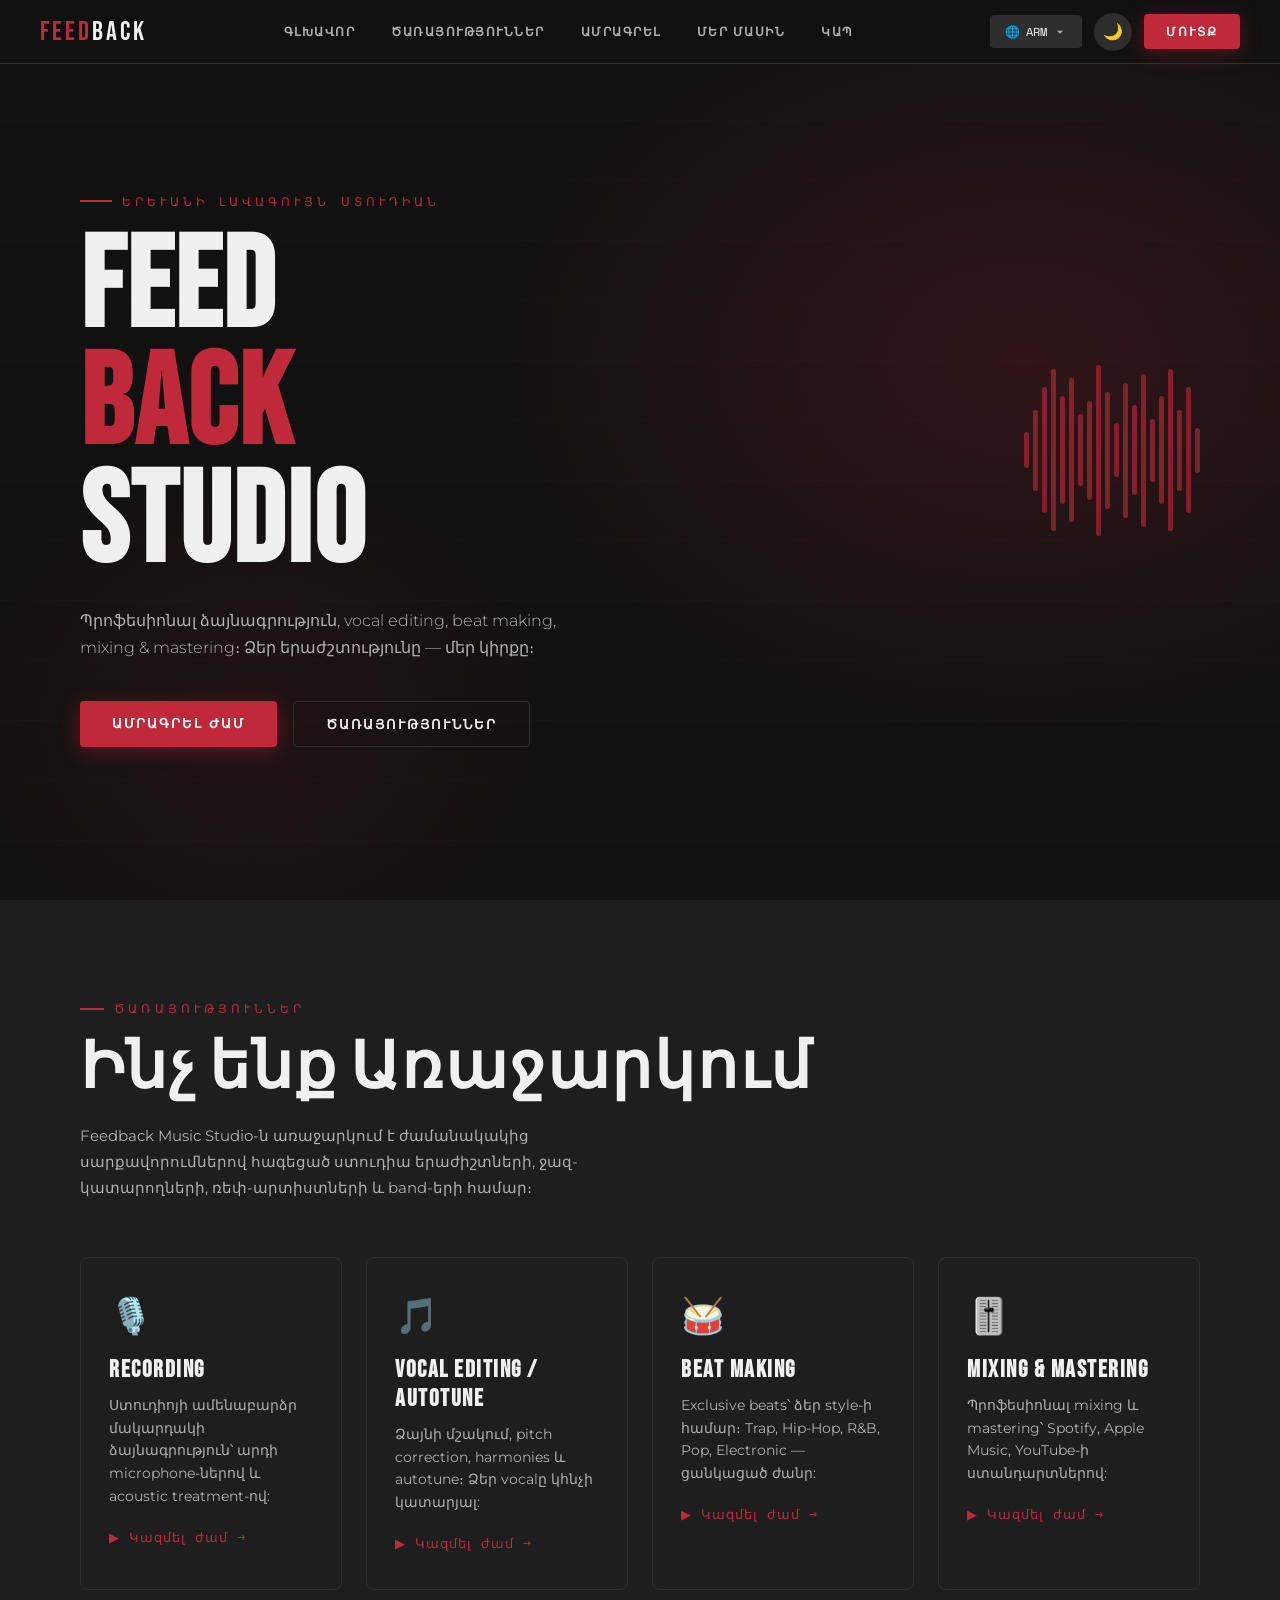
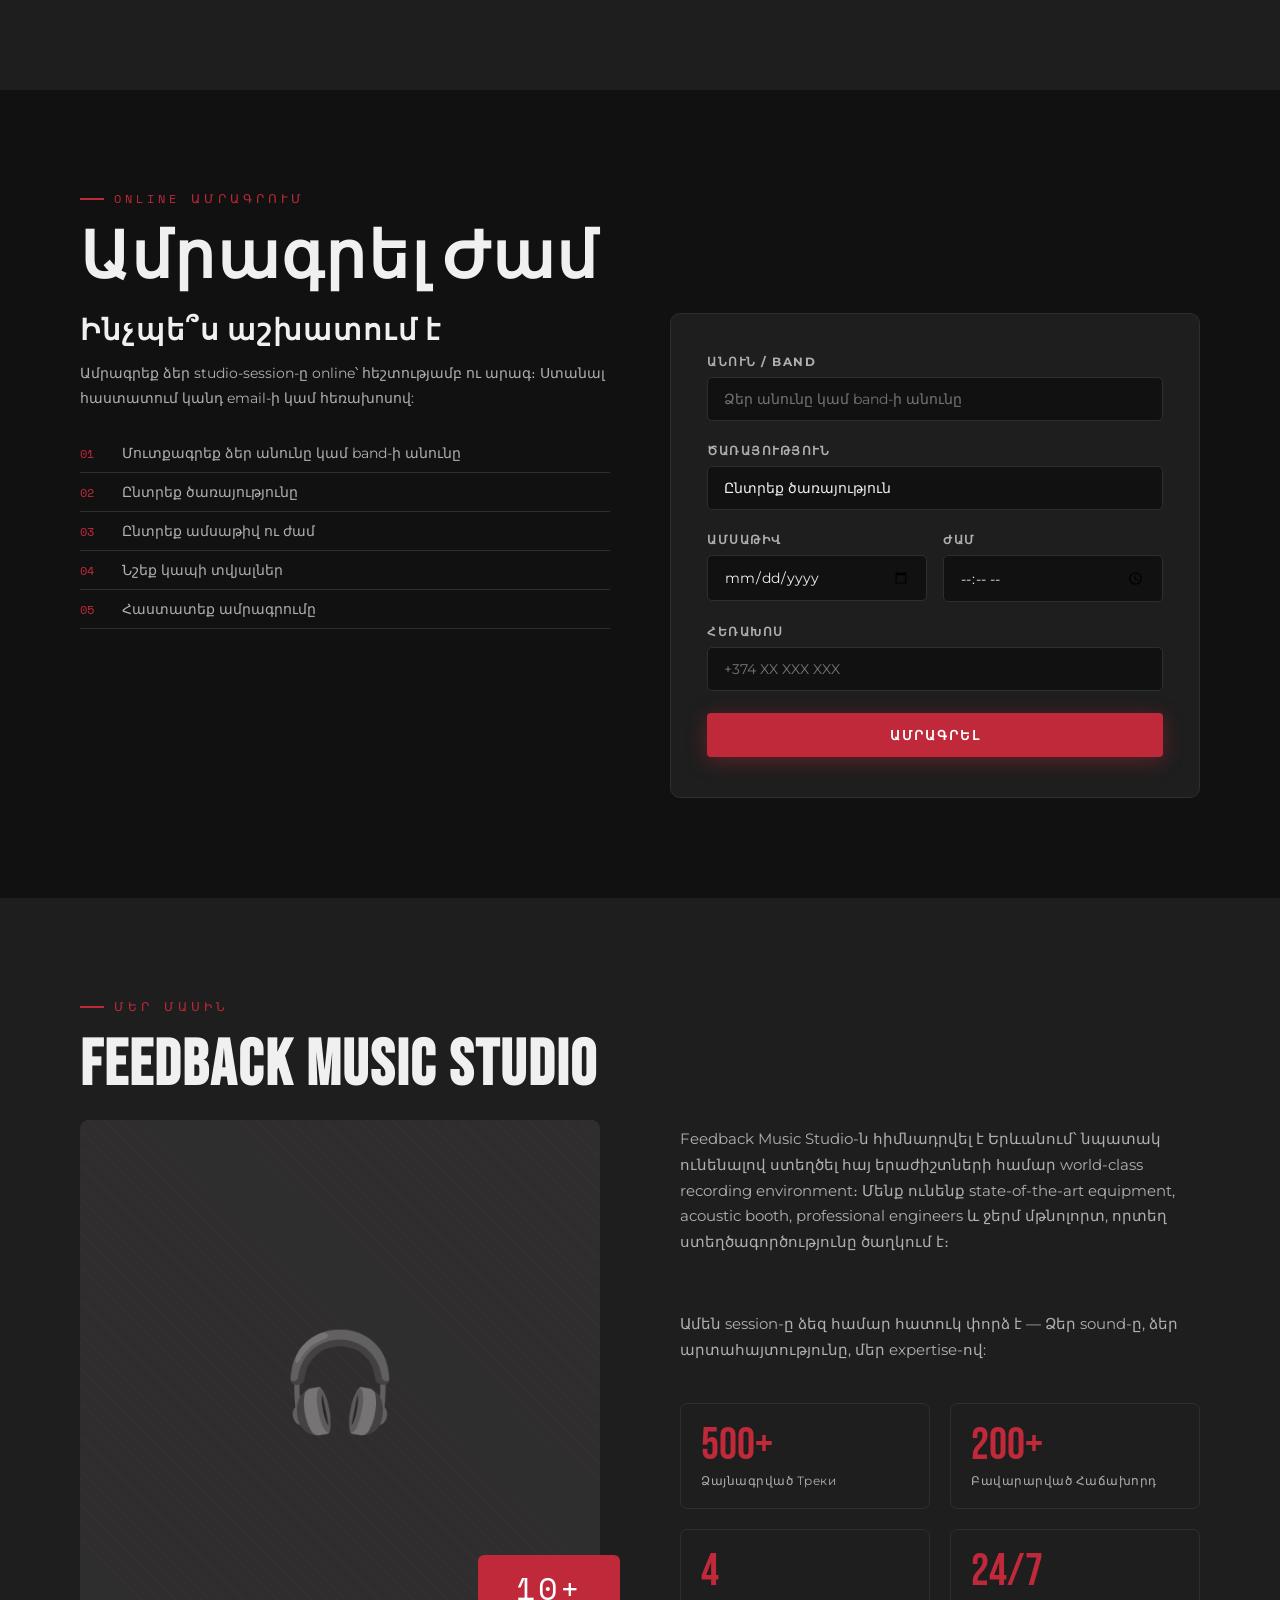
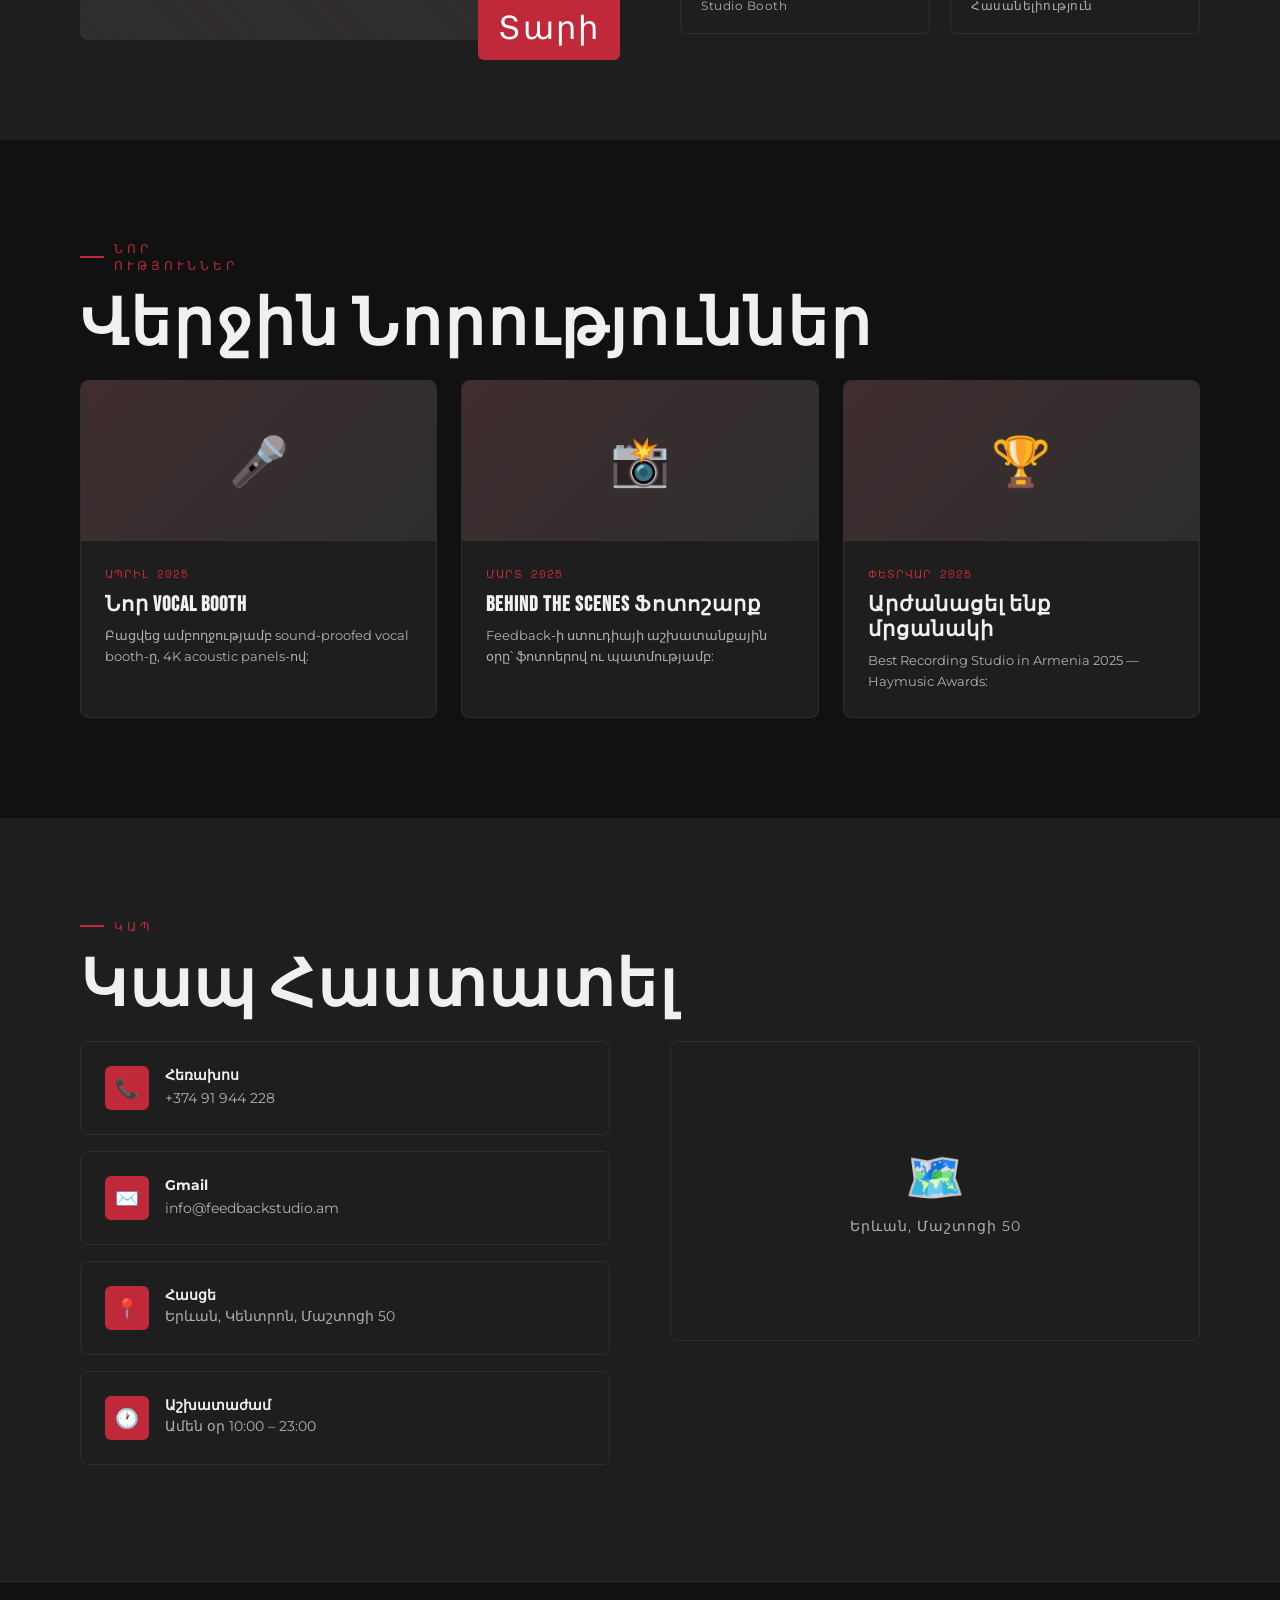
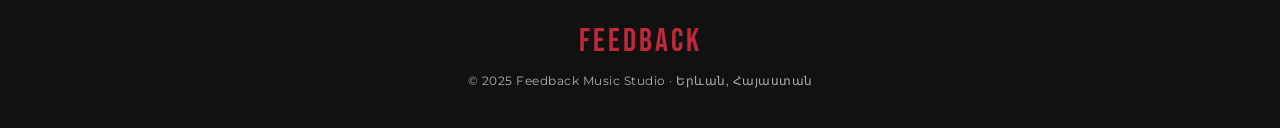
==== index.html @ 9e265faa "Rename feedback.site.html to index.html" ====
<!DOCTYPE html>
<html lang="hy" data-theme="dark">

<head>
    <meta charset="UTF-8" />
    <meta name="viewport" content="width=device-width, initial-scale=1.0" />
    <title>Feedback Music Studio</title>
    <link
        href="https://fonts.googleapis.com/css2?family=Bebas+Neue&family=Montserrat:wght@300;400;600;700&family=Space+Mono&display=swap"
        rel="stylesheet" />
    <style>
        :root {
            --red: #C0293A;
            --dark-red: #8B1A25;
            --black: #111111;
            --near-black: #1E1E1E;
            --charcoal: #2E2E2E;
            --light-gray: #F0F0F0;
            --mid-gray: #B0B0B0;
            --white: #FFFFFF;

            --bg: #111111;
            --bg2: #1E1E1E;
            --bg3: #2E2E2E;
            --text: #F0F0F0;
            --text2: #B0B0B0;
            --card-bg: #1E1E1E;
            --border: #2E2E2E;
            --nav-bg: rgba(17, 17, 17, 0.95);
        }

        [data-theme="light"] {
            --bg: #F5F5F5;
            --bg2: #FFFFFF;
            --bg3: #E8E8E8;
            --text: #111111;
            --text2: #555555;
            --card-bg: #FFFFFF;
            --border: #DDDDDD;
            --nav-bg: rgba(245, 245, 245, 0.95);
        }

        *,
        *::before,
        *::after {
            box-sizing: border-box;
            margin: 0;
            padding: 0;
        }

        html {
            scroll-behavior: smooth;
        }

        body {
            font-family: 'Montserrat', sans-serif;
            background: var(--bg);
            color: var(--text);
            transition: background 0.35s, color 0.35s;
            overflow-x: hidden;
        }

        /* ── NAV ── */
        nav {
            position: fixed;
            top: 0;
            left: 0;
            right: 0;
            z-index: 1000;
            background: var(--nav-bg);
            backdrop-filter: blur(12px);
            border-bottom: 1px solid var(--border);
            display: flex;
            align-items: center;
            justify-content: space-between;
            padding: 0 40px;
            height: 64px;
            transition: background 0.35s;
        }

        .nav-logo {
            font-family: 'Bebas Neue', sans-serif;
            font-size: 1.7rem;
            letter-spacing: 3px;
            color: var(--red);
            text-decoration: none;
        }

        .nav-logo span {
            color: var(--text);
        }

        .nav-links {
            display: flex;
            gap: 8px;
            align-items: center;
        }

        .nav-links a {
            font-size: 0.78rem;
            font-weight: 600;
            letter-spacing: 1.5px;
            text-transform: uppercase;
            text-decoration: none;
            color: var(--text2);
            padding: 6px 14px;
            border-radius: 4px;
            transition: color 0.2s, background 0.2s;
        }

        .nav-links a:hover {
            color: var(--white);
            background: var(--red);
        }

        .nav-right {
            display: flex;
            align-items: center;
            gap: 12px;
        }

        /* language dropdown */
        .lang-wrapper {
            position: relative;
        }

        .lang-btn {
            background: var(--bg3);
            border: 1px solid var(--border);
            color: var(--text);
            font-family: 'Space Mono', monospace;
            font-size: 0.75rem;
            padding: 7px 14px;
            border-radius: 4px;
            cursor: pointer;
            transition: background 0.2s;
            display: flex;
            align-items: center;
            gap: 6px;
        }

        .lang-btn:hover {
            background: var(--charcoal);
        }

        .lang-btn svg {
            width: 14px;
            height: 14px;
            fill: var(--text2);
            transition: transform 0.2s;
        }

        .lang-btn.open svg {
            transform: rotate(180deg);
        }

        .lang-popup {
            display: none;
            position: absolute;
            top: calc(100% + 8px);
            right: 0;
            background: var(--card-bg);
            border: 1px solid var(--border);
            border-radius: 8px;
            overflow: hidden;
            box-shadow: 0 12px 40px rgba(0, 0, 0, 0.5);
            min-width: 140px;
            animation: popIn 0.18s ease;
        }

        .lang-popup.open {
            display: block;
        }

        @keyframes popIn {
            from {
                opacity: 0;
                transform: translateY(-6px) scale(0.97);
            }

            to {
                opacity: 1;
                transform: translateY(0) scale(1);
            }
        }

        .lang-popup button {
            width: 100%;
            padding: 12px 20px;
            background: none;
            border: none;
            color: var(--text);
            font-family: 'Montserrat', sans-serif;
            font-size: 0.85rem;
            font-weight: 600;
            text-align: left;
            cursor: pointer;
            transition: background 0.15s;
            display: flex;
            align-items: center;
            gap: 10px;
        }

        .lang-popup button:hover {
            background: var(--red);
            color: #fff;
        }

        .lang-flag {
            font-size: 1.1rem;
        }

        /* theme toggle */
        .theme-toggle {
            background: var(--bg3);
            border: 1px solid var(--border);
            color: var(--text);
            width: 38px;
            height: 38px;
            border-radius: 50%;
            cursor: pointer;
            font-size: 1rem;
            display: flex;
            align-items: center;
            justify-content: center;
            transition: background 0.2s, transform 0.3s;
        }

        .theme-toggle:hover {
            background: var(--red);
            transform: rotate(20deg);
        }

        /* ── HERO ── */
        #home {
            min-height: 100vh;
            display: flex;
            flex-direction: column;
            justify-content: center;
            align-items: flex-start;
            padding: 120px 80px 80px;
            position: relative;
            overflow: hidden;
        }

        .hero-bg {
            position: absolute;
            inset: 0;
            z-index: 0;
            background:
                radial-gradient(ellipse 60% 60% at 80% 40%, rgba(192, 41, 58, 0.18) 0%, transparent 70%),
                radial-gradient(ellipse 40% 50% at 20% 80%, rgba(139, 26, 37, 0.12) 0%, transparent 60%);
        }

        .hero-lines {
            position: absolute;
            inset: 0;
            z-index: 0;
            background-image: repeating-linear-gradient(0deg, transparent, transparent 59px, rgba(192, 41, 58, 0.07) 60px);
        }

        .hero-content {
            position: relative;
            z-index: 1;
            max-width: 700px;
        }

        .hero-tag {
            font-family: 'Space Mono', monospace;
            font-size: 0.72rem;
            letter-spacing: 4px;
            color: var(--red);
            text-transform: uppercase;
            margin-bottom: 20px;
            display: flex;
            align-items: center;
            gap: 10px;
        }

        .hero-tag::before {
            content: '';
            display: block;
            width: 32px;
            height: 2px;
            background: var(--red);
        }

        h1 {
            font-family: 'Bebas Neue', sans-serif;
            font-size: clamp(4rem, 10vw, 9rem);
            line-height: 0.92;
            letter-spacing: 2px;
            color: var(--text);
        }

        h1 .accent {
            color: var(--red);
        }

        .hero-sub {
            margin-top: 24px;
            font-size: 1rem;
            color: var(--text2);
            font-weight: 300;
            line-height: 1.7;
            max-width: 480px;
        }

        .hero-cta {
            margin-top: 40px;
            display: flex;
            gap: 16px;
            flex-wrap: wrap;
        }

        .btn-primary {
            background: var(--red);
            color: #fff;
            font-family: 'Montserrat', sans-serif;
            font-weight: 700;
            font-size: 0.82rem;
            letter-spacing: 2px;
            text-transform: uppercase;
            padding: 14px 32px;
            border-radius: 4px;
            border: none;
            cursor: pointer;
            text-decoration: none;
            transition: background 0.2s, transform 0.15s, box-shadow 0.2s;
            box-shadow: 0 4px 20px rgba(192, 41, 58, 0.4);
            display: inline-block;
        }

        .btn-primary:hover {
            background: var(--dark-red);
            transform: translateY(-2px);
            box-shadow: 0 8px 28px rgba(192, 41, 58, 0.55);
        }

        .btn-outline {
            background: transparent;
            color: var(--text);
            font-family: 'Montserrat', sans-serif;
            font-weight: 700;
            font-size: 0.82rem;
            letter-spacing: 2px;
            text-transform: uppercase;
            padding: 14px 32px;
            border-radius: 4px;
            border: 1px solid var(--border);
            cursor: pointer;
            text-decoration: none;
            transition: border-color 0.2s, color 0.2s;
            display: inline-block;
        }

        .btn-outline:hover {
            border-color: var(--red);
            color: var(--red);
        }

        /* waveform deco */
        .waveform {
            position: absolute;
            right: 80px;
            top: 50%;
            transform: translateY(-50%);
            z-index: 1;
            display: flex;
            align-items: center;
            gap: 4px;
            height: 180px;
        }

        .waveform span {
            display: block;
            width: 5px;
            border-radius: 3px;
            background: var(--red);
            opacity: 0.6;
            animation: wave 1.2s ease-in-out infinite alternate;
        }

        @keyframes wave {
            from {
                height: 10%;
            }

            to {
                height: 100%;
            }
        }

        /* ── SECTIONS ── */
        section {
            padding: 100px 80px;
        }

        .section-tag {
            font-family: 'Space Mono', monospace;
            font-size: 0.72rem;
            letter-spacing: 4px;
            color: var(--red);
            text-transform: uppercase;
            margin-bottom: 12px;
            display: flex;
            align-items: center;
            gap: 10px;
        }

        .section-tag::before {
            content: '';
            display: block;
            width: 24px;
            height: 2px;
            background: var(--red);
        }

        h2 {
            font-family: 'Bebas Neue', sans-serif;
            font-size: clamp(2.5rem, 5vw, 4rem);
            letter-spacing: 2px;
            color: var(--text);
            margin-bottom: 16px;
        }

        .section-desc {
            color: var(--text2);
            font-size: 0.95rem;
            line-height: 1.7;
            max-width: 560px;
            margin-bottom: 56px;
        }

        /* ── SERVICES ── */
        #service {
            background: var(--bg2);
        }

        .services-grid {
            display: grid;
            grid-template-columns: repeat(auto-fit, minmax(240px, 1fr));
            gap: 24px;
        }

        .service-card {
            background: var(--card-bg);
            border: 1px solid var(--border);
            border-radius: 8px;
            padding: 36px 28px;
            position: relative;
            overflow: hidden;
            transition: transform 0.25s, box-shadow 0.25s, border-color 0.25s;
            cursor: default;
        }

        .service-card::before {
            content: '';
            position: absolute;
            top: 0;
            left: 0;
            right: 0;
            height: 3px;
            background: var(--red);
            transform: scaleX(0);
            transform-origin: left;
            transition: transform 0.3s;
        }

        .service-card:hover {
            transform: translateY(-6px);
            border-color: var(--red);
            box-shadow: 0 16px 48px rgba(192, 41, 58, 0.18);
        }

        .service-card:hover::before {
            transform: scaleX(1);
        }

        .service-icon {
            font-size: 2.2rem;
            margin-bottom: 18px;
        }

        .service-card h3 {
            font-family: 'Bebas Neue', sans-serif;
            font-size: 1.5rem;
            letter-spacing: 1.5px;
            color: var(--text);
            margin-bottom: 10px;
        }

        .service-card p {
            color: var(--text2);
            font-size: 0.87rem;
            line-height: 1.65;
        }

        .service-price {
            margin-top: 20px;
            font-family: 'Space Mono', monospace;
            font-size: 0.8rem;
            color: var(--red);
            letter-spacing: 1px;
        }

        /* ── RESERVE ── */
        #reserve {
            background: var(--bg);
        }

        .reserve-wrapper {
            display: grid;
            grid-template-columns: 1fr 1fr;
            gap: 60px;
            align-items: start;
        }

        .reserve-info h3 {
            font-family: 'Bebas Neue', sans-serif;
            font-size: 1.8rem;
            letter-spacing: 2px;
            color: var(--text);
            margin-bottom: 12px;
        }

        .reserve-info p {
            color: var(--text2);
            font-size: 0.9rem;
            line-height: 1.7;
            margin-bottom: 24px;
        }

        .reserve-steps {
            list-style: none;
            counter-reset: steps;
        }

        .reserve-steps li {
            counter-increment: steps;
            display: flex;
            align-items: center;
            gap: 14px;
            color: var(--text2);
            font-size: 0.88rem;
            padding: 10px 0;
            border-bottom: 1px solid var(--border);
        }

        .reserve-steps li::before {
            content: counter(steps, decimal-leading-zero);
            font-family: 'Space Mono', monospace;
            font-size: 0.75rem;
            color: var(--red);
            min-width: 28px;
        }

        .reserve-form {
            background: var(--card-bg);
            border: 1px solid var(--border);
            border-radius: 10px;
            padding: 40px 36px;
        }

        .form-group {
            margin-bottom: 22px;
        }

        .form-group label {
            display: block;
            font-size: 0.75rem;
            font-weight: 700;
            letter-spacing: 1.5px;
            text-transform: uppercase;
            color: var(--text2);
            margin-bottom: 8px;
        }

        .form-group input,
        .form-group select,
        .form-group textarea {
            width: 100%;
            background: var(--bg);
            border: 1px solid var(--border);
            border-radius: 5px;
            color: var(--text);
            font-family: 'Montserrat', sans-serif;
            font-size: 0.88rem;
            padding: 12px 16px;
            transition: border-color 0.2s, box-shadow 0.2s;
            outline: none;
            appearance: none;
        }

        .form-group input:focus,
        .form-group select:focus,
        .form-group textarea:focus {
            border-color: var(--red);
            box-shadow: 0 0 0 3px rgba(192, 41, 58, 0.15);
        }

        .form-group select option {
            background: var(--bg);
        }

        .form-row {
            display: grid;
            grid-template-columns: 1fr 1fr;
            gap: 16px;
        }

        .form-success {
            display: none;
            text-align: center;
            padding: 30px;
            color: #4caf50;
            font-family: 'Bebas Neue', sans-serif;
            font-size: 1.4rem;
            letter-spacing: 2px;
        }

        .form-success .icon {
            font-size: 3rem;
            margin-bottom: 12px;
        }

        /* ── ABOUT ── */
        #about {
            background: var(--bg2);
        }

        .about-wrapper {
            display: grid;
            grid-template-columns: 1fr 1fr;
            gap: 80px;
            align-items: center;
        }

        .about-visual {
            position: relative;
            aspect-ratio: 1/1;
        }

        .about-box {
            width: 100%;
            height: 100%;
            background: var(--bg3);
            border-radius: 8px;
            overflow: hidden;
            border: 1px solid var(--border);
            display: flex;
            align-items: center;
            justify-content: center;
            font-size: 6rem;
            color: var(--red);
            position: relative;
        }

        .about-box::after {
            content: '';
            position: absolute;
            inset: 0;
            background: repeating-linear-gradient(45deg, transparent, transparent 10px,
                    rgba(192, 41, 58, 0.05) 10px, rgba(192, 41, 58, 0.05) 12px);
        }

        .about-badge {
            position: absolute;
            bottom: -20px;
            right: -20px;
            background: var(--red);
            color: #fff;
            font-family: 'Bebas Neue', sans-serif;
            font-size: 1rem;
            letter-spacing: 2px;
            padding: 14px 20px;
            border-radius: 6px;
            text-align: center;
            line-height: 1.2;
        }

        .about-badge span {
            font-family: 'Space Mono', monospace;
            font-size: 2rem;
            display: block;
        }

        .about-stats {
            display: grid;
            grid-template-columns: 1fr 1fr;
            gap: 20px;
            margin-top: 40px;
        }

        .stat-item {
            background: var(--card-bg);
            border: 1px solid var(--border);
            border-radius: 7px;
            padding: 20px;
        }

        .stat-num {
            font-family: 'Bebas Neue', sans-serif;
            font-size: 2.8rem;
            color: var(--red);
            line-height: 1;
        }

        .stat-label {
            font-size: 0.78rem;
            color: var(--text2);
            margin-top: 4px;
            letter-spacing: 0.5px;
        }

        /* ── NEWS ── */
        #news {
            background: var(--bg);
        }

        .news-grid {
            display: grid;
            grid-template-columns: repeat(auto-fit, minmax(280px, 1fr));
            gap: 24px;
        }

        .news-card {
            background: var(--card-bg);
            border: 1px solid var(--border);
            border-radius: 8px;
            overflow: hidden;
            transition: transform 0.25s, border-color 0.25s;
        }

        .news-card:hover {
            transform: translateY(-5px);
            border-color: var(--red);
        }

        .news-thumb {
            height: 160px;
            background: var(--bg3);
            display: flex;
            align-items: center;
            justify-content: center;
            font-size: 3rem;
            color: var(--red);
            position: relative;
            overflow: hidden;
        }

        .news-thumb::after {
            content: '';
            position: absolute;
            inset: 0;
            background: linear-gradient(135deg, rgba(192, 41, 58, 0.12), transparent);
        }

        .news-body {
            padding: 24px;
        }

        .news-date {
            font-family: 'Space Mono', monospace;
            font-size: 0.7rem;
            color: var(--red);
            letter-spacing: 1px;
            margin-bottom: 10px;
        }

        .news-card h4 {
            font-family: 'Bebas Neue', sans-serif;
            font-size: 1.3rem;
            letter-spacing: 1px;
            color: var(--text);
            margin-bottom: 8px;
        }

        .news-card p {
            font-size: 0.83rem;
            color: var(--text2);
            line-height: 1.6;
        }

        /* ── HELP / CONTACT ── */
        #help {
            background: var(--bg2);
        }

        .help-wrapper {
            display: grid;
            grid-template-columns: 1fr 1fr;
            gap: 60px;
        }

        .contact-item {
            display: flex;
            align-items: flex-start;
            gap: 16px;
            padding: 24px;
            background: var(--card-bg);
            border: 1px solid var(--border);
            border-radius: 8px;
            margin-bottom: 16px;
            transition: border-color 0.2s;
        }

        .contact-item:hover {
            border-color: var(--red);
        }

        .contact-icon {
            width: 44px;
            height: 44px;
            background: var(--red);
            border-radius: 6px;
            display: flex;
            align-items: center;
            justify-content: center;
            font-size: 1.2rem;
            flex-shrink: 0;
        }

        .contact-text h4 {
            font-weight: 700;
            font-size: 0.9rem;
            color: var(--text);
            margin-bottom: 4px;
        }

        .contact-text p,
        .contact-text a {
            font-size: 0.85rem;
            color: var(--text2);
            text-decoration: none;
        }

        .contact-text a:hover {
            color: var(--red);
        }

        .map-placeholder {
            background: var(--card-bg);
            border: 1px solid var(--border);
            border-radius: 8px;
            height: 300px;
            display: flex;
            align-items: center;
            justify-content: center;
            color: var(--text2);
            font-size: 0.85rem;
            letter-spacing: 1px;
            flex-direction: column;
            gap: 12px;
        }

        .map-placeholder .icon {
            font-size: 3rem;
        }

        /* ── LOGIN MODAL ── */
        .modal-overlay {
            display: none;
            position: fixed;
            inset: 0;
            z-index: 2000;
            background: rgba(0, 0, 0, 0.75);
            backdrop-filter: blur(6px);
            align-items: center;
            justify-content: center;
        }

        .modal-overlay.open {
            display: flex;
        }

        .modal {
            background: var(--card-bg);
            border: 1px solid var(--border);
            border-radius: 12px;
            padding: 48px 40px;
            width: 100%;
            max-width: 420px;
            position: relative;
            animation: modalIn 0.25s ease;
        }

        @keyframes modalIn {
            from {
                opacity: 0;
                transform: scale(0.94) translateY(16px);
            }

            to {
                opacity: 1;
                transform: scale(1) translateY(0);
            }
        }

        .modal-close {
            position: absolute;
            top: 16px;
            right: 20px;
            background: none;
            border: none;
            color: var(--text2);
            font-size: 1.4rem;
            cursor: pointer;
            line-height: 1;
        }

        .modal-close:hover {
            color: var(--red);
        }

        .modal h3 {
            font-family: 'Bebas Neue', sans-serif;
            font-size: 2rem;
            letter-spacing: 2px;
            color: var(--text);
            margin-bottom: 30px;
        }

        /* ── FOOTER ── */
        footer {
            background: var(--black);
            border-top: 1px solid var(--border);
            padding: 40px 80px;
            text-align: center;
        }

        .footer-logo {
            font-family: 'Bebas Neue', sans-serif;
            font-size: 2rem;
            letter-spacing: 3px;
            color: var(--red);
            margin-bottom: 12px;
        }

        footer p {
            font-size: 0.78rem;
            color: var(--text2);
            letter-spacing: 0.5px;
        }

        /* ── SCROLLBAR ── */
        ::-webkit-scrollbar {
            width: 6px;
        }

        ::-webkit-scrollbar-track {
            background: var(--bg);
        }

        ::-webkit-scrollbar-thumb {
            background: var(--red);
            border-radius: 3px;
        }

        /* ── MOBILE ── */
        @media (max-width: 900px) {
            nav {
                padding: 0 20px;
            }

            .nav-links {
                display: none;
            }

            #home {
                padding: 120px 30px 80px;
            }

            .waveform {
                display: none;
            }

            section {
                padding: 70px 24px;
            }

            .reserve-wrapper,
            .about-wrapper,
            .help-wrapper {
                grid-template-columns: 1fr;
                gap: 40px;
            }

            .about-badge {
                right: 0;
            }

            footer {
                padding: 40px 24px;
            }
        }

        /* animate on scroll helper */
        .reveal {
            opacity: 0;
            transform: translateY(30px);
            transition: opacity 0.6s ease, transform 0.6s ease;
        }

        .reveal.visible {
            opacity: 1;
            transform: none;
        }
    </style>
</head>

<body>

    <!-- ════════════════════ NAV ════════════════════ -->
    <nav>
        <a href="#home" class="nav-logo">FEED<span>BACK</span></a>

        <div class="nav-links">
            <a href="#home" data-t="nav_home">Գլխավոր</a>
            <a href="#service" data-t="nav_service">Ծառայություններ</a>
            <a href="#reserve" data-t="nav_reserve">Ամրագրել</a>
            <a href="#about" data-t="nav_about">Մեր մասին</a>
            <a href="#help" data-t="nav_help">Կապ</a>
        </div>

        <div class="nav-right">
            <!-- Language -->
            <div class="lang-wrapper">
                <button class="lang-btn" id="langBtn" onclick="toggleLang()">
                    🌐 <span id="langLabel">ARM</span>
                    <svg viewBox="0 0 24 24">
                        <path d="M7 10l5 5 5-5z" />
                    </svg>
                </button>
                <div class="lang-popup" id="langPopup">
                    <button onclick="setLang('hy')"><span class="lang-flag">🇦rm</span> Հայերեն</button>
                    <button onclick="setLang('ru')"><span class="lang-flag">Rus</span> Русский</button>
                    <button onclick="setLang('en')"><span class="lang-flag">Eng</span> English</button>
                </div>
            </div>

            <!-- Theme toggle -->
            <button class="theme-toggle" onclick="toggleTheme()" title="Toggle theme" id="themeBtn">🌙</button>

            <!-- Login -->
            <button class="btn-primary" onclick="openLogin()" data-t="login_btn"
                style="padding:10px 22px;font-size:0.75rem">
                Մուտք
            </button>
        </div>
    </nav>

    <!-- ════════════════════ HERO ════════════════════ -->
    <section id="home">
        <div class="hero-bg"></div>
        <div class="hero-lines"></div>
        <div class="hero-content reveal">
            <div class="hero-tag" data-t="hero_tag">Երևանի Լավագույն Ստուդիան</div>
            <h1>FEED<br><span class="accent">BACK</span><br>STUDIO</h1>
            <p class="hero-sub" data-t="hero_sub">
                Պրոֆեսիոնալ ձայնագրություն, vocal editing, beat making, mixing & mastering։
                Ձեր երաժշտությունը — մեր կիրքը։
            </p>
            <div class="hero-cta">
                <a href="#reserve" class="btn-primary" data-t="cta_reserve">Ամրագրել ժամ</a>
                <a href="#service" class="btn-outline" data-t="cta_services">Ծառայություններ</a>
            </div>
        </div>

        <!-- Animated waveform decoration -->
        <div class="waveform" aria-hidden="true" id="waveformDeco"></div>
    </section>

    <!-- ════════════════════ SERVICES ════════════════════ -->
    <section id="service">
        <div class="section-tag" data-t="sec_service_tag">Ծառայություններ</div>
        <h2 data-t="sec_service_title">Ինչ ենք Առաջարկում</h2>
        <p class="section-desc reveal" data-t="sec_service_desc">
            Feedback Music Studio-ն առաջարկում է ժամանակակից սարքավորումներով հագեցած ստուդիա
            երաժիշտների, ջազ-կատարողների, ռեփ-արտիստների և band-երի համար։
        </p>
        <div class="services-grid">
            <div class="service-card reveal">
                <div class="service-icon">🎙️</div>
                <h3 data-t="srv1_title">Recording</h3>
                <p data-t="srv1_desc">Ստուդիոյի ամենաբարձր մակարդակի ձայնագրություն՝ արդի microphone-ներով և acoustic
                    treatment-ով:</p>
                <div class="service-price" data-t="srv1_price">▶ Կազմել ժամ &rarr;</div>
            </div>
            <div class="service-card reveal">
                <div class="service-icon">🎵</div>
                <h3 data-t="srv2_title">Vocal Editing / Autotune</h3>
                <p data-t="srv2_desc">Ձայնի մշակում, pitch correction, harmonies և autotune։ Ձեր vocalը կհնչի կատարյալ:
                </p>
                <div class="service-price" data-t="srv2_price">▶ Կազմել ժամ &rarr;</div>
            </div>
            <div class="service-card reveal">
                <div class="service-icon">🥁</div>
                <h3 data-t="srv3_title">Beat Making</h3>
                <p data-t="srv3_desc">Exclusive beats՝ ձեր style-ի համար։ Trap, Hip-Hop, R&B, Pop, Electronic — ցանկացած
                    ժանր:</p>
                <div class="service-price" data-t="srv3_price">▶ Կազմել ժամ &rarr;</div>
            </div>
            <div class="service-card reveal">
                <div class="service-icon">🎚️</div>
                <h3 data-t="srv4_title">Mixing & Mastering</h3>
                <p data-t="srv4_desc">Պրոֆեսիոնալ mixing և mastering՝ Spotify, Apple Music, YouTube-ի ստանդարտներով:</p>
                <div class="service-price" data-t="srv4_price">▶ Կազմել ժամ &rarr;</div>
            </div>
        </div>
    </section>

    <!-- ════════════════════ RESERVE ════════════════════ -->
    <section id="reserve">
        <div class="section-tag" data-t="sec_reserve_tag">Online Ամրագրում</div>
        <h2 data-t="sec_reserve_title">Ամրագրել Ժամ</h2>
        <div class="reserve-wrapper">
            <div class="reserve-info reveal">
                <h3 data-t="res_info_title">Ինչպե՞ս աշխատում է</h3>
                <p data-t="res_info_desc">Ամրագրեք ձեր studio-session-ը online՝ հեշտությամբ ու արագ։ Ստանալ հաստատում
                    կանդ email-ի կամ հեռախոսով:</p>
                <ul class="reserve-steps">
                    <li data-t="step1">Մուտքագրեք ձեր անունը կամ band-ի անունը</li>
                    <li data-t="step2">Ընտրեք ծառայությունը</li>
                    <li data-t="step3">Ընտրեք ամսաթիվ ու ժամ</li>
                    <li data-t="step4">Նշեք կապի տվյալներ</li>
                    <li data-t="step5">Հաստատեք ամրագրումը</li>
                </ul>
            </div>

            <div class="reserve-form reveal" id="reserveForm">
                <div class="form-group">
                    <label data-t="f_name_label">Անուն / Band</label>
                    <input type="text" id="f_name" data-t-ph="f_name_ph" placeholder="Ձեր անունը կամ band-ի անունը" />
                </div>
                <div class="form-group">
                    <label data-t="f_service_label">Ծառայություն</label>
                    <select id="f_service">
                        <option value="" data-t="f_service_ph">Ընտրեք ծառայություն</option>
                        <option value="recording" data-t="f_srv_rec">Recording</option>
                        <option value="vocal" data-t="f_srv_voc">Vocal Editing / Autotune</option>
                        <option value="beat" data-t="f_srv_beat">Beat Making</option>
                        <option value="mix" data-t="f_srv_mix">Mixing & Mastering</option>
                    </select>
                </div>
                <div class="form-row">
                    <div class="form-group">
                        <label data-t="f_date_label">Ամսաթիվ</label>
                        <input type="date" id="f_date" />
                    </div>
                    <div class="form-group">
                        <label data-t="f_time_label">Ժամ</label>
                        <input type="time" id="f_time" />
                    </div>
                </div>
                <div class="form-group">
                    <label data-t="f_phone_label">Հեռախոս</label>
                    <input type="tel" id="f_phone" data-t-ph="f_phone_ph" placeholder="+374 XX XXX XXX" />
                </div>
                <button class="btn-primary" onclick="submitReservation()" style="width:100%" data-t="f_submit">
                    Ամրագրել
                </button>
                <div class="form-success" id="formSuccess">
                    <div class="icon">✅</div>
                    <div data-t="form_ok">Ամրագրումը հաջողությամբ կատարվեց!</div>
                </div>
            </div>
        </div>
    </section>

    <!-- ════════════════════ ABOUT ════════════════════ -->
    <section id="about">
        <div class="section-tag" data-t="sec_about_tag">Մեր Մասին</div>
        <h2 data-t="sec_about_title">Feedback Music Studio</h2>
        <div class="about-wrapper">
            <div class="about-visual reveal">
                <div class="about-box">🎧</div>
                <div class="about-badge">
                    <span>10+</span>
                    <span data-t="badge_years">Տարի</span>
                </div>
            </div>
            <div class="reveal">
                <p class="section-desc" data-t="about_desc">
                    Feedback Music Studio-ն հիմնադրվել է Երևանում՝ նպատակ ունենալով ստեղծել
                    հայ երաժիշտների համար world-class recording environment։
                    Մենք ունենք state-of-the-art equipment, acoustic booth, professional engineers
                    և ջերմ մթնոլորտ, որտեղ ստեղծագործությունը ծաղկում է։
                </p>
                <p class="section-desc" style="margin-bottom:0" data-t="about_desc2">
                    Ամեն session-ը ձեզ համար հատուկ փորձ է — Ձեր sound-ը, ձեր արտահայտությունը, մեր expertise-ով:
                </p>
                <div class="about-stats">
                    <div class="stat-item reveal">
                        <div class="stat-num">500+</div>
                        <div class="stat-label" data-t="stat1">Ձայնագրված Треки</div>
                    </div>
                    <div class="stat-item reveal">
                        <div class="stat-num">200+</div>
                        <div class="stat-label" data-t="stat2">Բավարարված Հաճախորդ</div>
                    </div>
                    <div class="stat-item reveal">
                        <div class="stat-num">4</div>
                        <div class="stat-label" data-t="stat3">Studio Booth</div>
                    </div>
                    <div class="stat-item reveal">
                        <div class="stat-num">24/7</div>
                        <div class="stat-label" data-t="stat4">Հասանելիություն</div>
                    </div>
                </div>
            </div>
        </div>
    </section>

    <!-- ════════════════════ NEWS ════════════════════ -->
    <section id="news" style="background:var(--bg)">
        <div class="section-tag" data-t="sec_news_tag">Նոր<br>ություններ</div>
        <h2 data-t="sec_news_title">Վերջին Նորություններ</h2>
        <div class="news-grid">
            <div class="news-card reveal">
                <div class="news-thumb">🎤</div>
                <div class="news-body">
                    <div class="news-date">ԱՊՐԻԼ 2025</div>
                    <h4 data-t="news1_title">Նոր Vocal Booth</h4>
                    <p data-t="news1_desc">Բացվեց ամբողջությամբ sound-proofed vocal booth-ը, 4K acoustic panels-ով:</p>
                </div>
            </div>
            <div class="news-card reveal">
                <div class="news-thumb">📸</div>
                <div class="news-body">
                    <div class="news-date">ՄԱՐՏ 2025</div>
                    <h4 data-t="news2_title">Behind The Scenes Ֆոտոշարք</h4>
                    <p data-t="news2_desc">Feedback-ի ստուդիայի աշխատանքային օրը՝ ֆոտոերով ու պատմությամբ:</p>
                </div>
            </div>
            <div class="news-card reveal">
                <div class="news-thumb">🏆</div>
                <div class="news-body">
                    <div class="news-date">ՓԵՏՐՎԱՐ 2025</div>
                    <h4 data-t="news3_title">Արժանացել ենք մրցանակի</h4>
                    <p data-t="news3_desc">Best Recording Studio in Armenia 2025 — Haymusic Awards:</p>
                </div>
            </div>
        </div>
    </section>

    <!-- ════════════════════ HELP / CONTACT ════════════════════ -->
    <section id="help">
        <div class="section-tag" data-t="sec_help_tag">Կապ</div>
        <h2 data-t="sec_help_title">Կապ Հաստատել</h2>
        <div class="help-wrapper">
            <div class="reveal">
                <div class="contact-item">
                    <div class="contact-icon">📞</div>
                    <div class="contact-text">
                        <h4 data-t="contact_phone_label">Հեռախոս</h4>
                        <a href="tel:+37412345678">+374 91 944 228</a>
                    </div>
                </div>
                <div class="contact-item">
                    <div class="contact-icon">✉️</div>
                    <div class="contact-text">
                        <h4 data-t="contact_email_label">Gmail</h4>
                        <a href="mailto:info@feedbackstudio.am">info@feedbackstudio.am</a>
                    </div>
                </div>
                <div class="contact-item">
                    <div class="contact-icon">📍</div>
                    <div class="contact-text">
                        <h4 data-t="contact_addr_label">Հասցե</h4>
                        <p data-t="contact_addr">Երևան, Կենտրոն, Մաշտոցի 50</p>
                    </div>
                </div>
                <div class="contact-item">
                    <div class="contact-icon">🕐</div>
                    <div class="contact-text">
                        <h4 data-t="contact_hours_label">Աշխատաժամ</h4>
                        <p data-t="contact_hours">Ամեն օր 10:00 – 23:00</p>
                    </div>
                </div>
            </div>
            <div class="reveal">
                <div class="map-placeholder">
                    <div class="icon">🗺️</div>
                    <p data-t="map_text">Երևան, Մաշտոցի 50</p>
                </div>
            </div>
        </div>
    </section>

    <!-- ════════════════════ FOOTER ════════════════════ -->
    <footer>
        <div class="footer-logo">FEEDBACK</div>
        <p data-t="footer_text">© 2025 Feedback Music Studio · Երևան, Հայաստան</p>
    </footer>

    <!-- ════════════════════ LOGIN MODAL ════════════════════ -->
    <div class="modal-overlay" id="loginModal" onclick="closeLoginOuter(event)">
        <div class="modal">
            <button class="modal-close" onclick="closeLogin()">✕</button>
            <h3 data-t="login_title">Մուտք</h3>
            <div class="form-group">
                <label data-t="login_user">Username</label>
                <input type="text" placeholder="username" />
            </div>
            <div class="form-group">
                <label data-t="login_gmail">Gmail</label>
                <input type="email" placeholder="email@gmail.com" />
            </div>
            <div class="form-group">
                <label data-t="login_pass">Գաղտնաբառ</label>
                <input type="password" placeholder="••••••••" />
            </div>
            <button class="btn-primary" style="width:100%" data-t="login_submit">Մուտք Գործել</button>
        </div>
    </div>

    <script>
        /* ─── TRANSLATIONS ─── */
        const T = {
            hy: {
                nav_home: "Գլխավոր", nav_service: "Ծառայություններ", nav_reserve: "Ամրագրել",
                nav_about: "Մեր մասին", nav_help: "Կապ", login_btn: "Մուտք",
                hero_tag: "Երևանի Լավագույն Ստուդիան",
                hero_sub: "Պրոֆեսիոնալ ձայնագրություն, vocal editing, beat making, mixing & mastering։ Ձեր երաժշտությունը — մեր կիրքը։",
                cta_reserve: "Ամրագրել ժամ", cta_services: "Ծառայություններ",
                sec_service_tag: "Ծառայություններ", sec_service_title: "Ինչ ենք Առաջարկում",
                sec_service_desc: "Feedback Music Studio-ն առաջարկում է ժամանակակից սարքավորումներով հագեցած ստուդիա երաժիշտների, ջազ-կատարողների, ռեփ-արտիստների և band-երի համար։",
                srv1_title: "Recording", srv1_desc: "Ստուդիոյի ամենաբարձր մակարդակի ձայնագրություն՝ արդի microphone-ներով և acoustic treatment-ով:", srv1_price: "▶ Կազմել ժամ →",
                srv2_title: "Vocal Editing / Autotune", srv2_desc: "Ձայնի մշակում, pitch correction, harmonies և autotune։ Ձեր vocalը կհնչի կատարյալ:", srv2_price: "▶ Կազմել ժամ →",
                srv3_title: "Beat Making", srv3_desc: "Exclusive beats՝ ձեր style-ի համար։ Trap, Hip-Hop, R&B, Pop, Electronic — ցանկացած ժանր:", srv3_price: "▶ Կազմել ժամ →",
                srv4_title: "Mixing & Mastering", srv4_desc: "Պրոֆեսիոնալ mixing և mastering՝ Spotify, Apple Music, YouTube-ի ստանդարտներով:", srv4_price: "▶ Կազմել ժամ →",
                sec_reserve_tag: "Online Ամրագրում", sec_reserve_title: "Ամրագրել Ժամ",
                res_info_title: "Ինչպե՞ս աշխատում է", res_info_desc: "Ամրագրեք ձեր studio-session-ը online՝ հեշտությամբ ու արագ։",
                step1: "Մուտքագրեք ձեր անունը կամ band-ի անունը", step2: "Ընտրեք ծառայությունը",
                step3: "Ընտրեք ամսաթիվ ու ժամ", step4: "Նշեք կապի տվյալներ", step5: "Հաստատեք ամրագրումը",
                f_name_label: "Անուն / Band", f_name_ph: "Ձեր անունը կամ band-ի անունը",
                f_service_label: "Ծառայություն", f_service_ph: "Ընտրեք ծառայություն",
                f_srv_rec: "Recording", f_srv_voc: "Vocal Editing / Autotune", f_srv_beat: "Beat Making", f_srv_mix: "Mixing & Mastering",
                f_date_label: "Ամսաթիվ", f_time_label: "Ժամ", f_phone_label: "Հեռախոս",
                f_phone_ph: "+374 XX XXX XXX", f_submit: "Ամրագրել", form_ok: "Ամրագրումը հաջողությամբ կատարվեց!",
                sec_about_tag: "Մեր Մասին", sec_about_title: "Feedback Music Studio",
                badge_years: "Տարի",
                about_desc: "Feedback Music Studio-ն հիմնադրվել է Երևանում՝ world-class recording environment ստեղծելու նպատակով։",
                about_desc2: "Ամեն session-ը ձեզ համար հատուկ փորձ է — Ձեր sound-ը, ձեր արտահայտությունը, մեր expertise-ով:",
                stat1: "Ձայնագրված Треки", stat2: "Բավարարված Հաճախորդ", stat3: "Studio Booth", stat4: "Հասանելիություն",
                sec_news_tag: "Նորություններ", sec_news_title: "Վերջին Նորություններ",
                news1_title: "Նոր Vocal Booth", news1_desc: "Բացվեց ամբողջությամբ sound-proofed vocal booth-ը:",
                news2_title: "Behind The Scenes Ֆոտոշarq", news2_desc: "Ստուդիայի աշխատանքային օրը ֆոտոներով:",
                news3_title: "Արժանացել ենք մրցանակի", news3_desc: "Best Recording Studio in Armenia 2025:",
                sec_help_tag: "Կապ", sec_help_title: "Կապ Հաստատել",
                contact_phone_label: "Հեռախոս", contact_email_label: "Gmail",
                contact_addr_label: "Հասցե", contact_addr: "Երևան, Կենտրոն, Մաշտոցի 50",
                contact_hours_label: "Աշխատաժամ", contact_hours: "Ամեն օր 10:00 – 23:00",
                map_text: "Երևան, Մաշտոցի 50",
                footer_text: "© 2025 Feedback Music Studio · Երևան, Հայաստան",
                login_title: "Մուտք", login_user: "Username", login_gmail: "Gmail",
                login_pass: "Գաղтнաবann", login_submit: "Մուտք Գործel",
            },
            ru: {
                nav_home: "Главная", nav_service: "Услуги", nav_reserve: "Запись", nav_about: "О нас", nav_help: "Контакты", login_btn: "Войти",
                hero_tag: "Лучшая студия Еревана",
                hero_sub: "Профессиональная запись, vocal editing, создание битов, сведение и мастеринг. Ваша музыка — наша страсть.",
                cta_reserve: "Записаться", cta_services: "Услуги",
                sec_service_tag: "Услуги", sec_service_title: "Что мы предлагаем",
                sec_service_desc: "Feedback Music Studio предлагает студию с современным оборудованием для музыкантов, рэп-исполнителей и групп.",
                srv1_title: "Запись", srv1_desc: "Запись высшего уровня с современными микрофонами и акустической обработкой.", srv1_price: "▶ Записаться →",
                srv2_title: "Vocal Editing / Autotune", srv2_desc: "Обработка голоса, pitch correction, гармонии и autotune. Ваш вокал зазвучит идеально.", srv2_price: "▶ Записаться →",
                srv3_title: "Создание битов", srv3_desc: "Exclusive beats в вашем стиле. Trap, Hip-Hop, R&B, Pop, Electronic — любой жанр.", srv3_price: "▶ Записаться →",
                srv4_title: "Сведение и мастеринг", srv4_desc: "Профессиональное сведение и мастеринг по стандартам Spotify, Apple Music, YouTube.", srv4_price: "▶ Записаться →",
                sec_reserve_tag: "Онлайн запись", sec_reserve_title: "Забронировать время",
                res_info_title: "Как это работает?", res_info_desc: "Забронируйте студию онлайн быстро и легко. Получите подтверждение по email или телефону.",
                step1: "Введите имя или название группы", step2: "Выберите услугу",
                step3: "Выберите дату и время", step4: "Укажите контактные данные", step5: "Подтвердите бронирование",
                f_name_label: "Имя / Группа", f_name_ph: "Ваше имя или название группы",
                f_service_label: "Услуга", f_service_ph: "Выберите услугу",
                f_srv_rec: "Запись", f_srv_voc: "Vocal Editing / Autotune", f_srv_beat: "Создание битов", f_srv_mix: "Сведение и мастеринг",
                f_date_label: "Дата", f_time_label: "Время", f_phone_label: "Телефон",
                f_phone_ph: "+374 XX XXX XXX", f_submit: "Забронировать", form_ok: "Бронирование успешно завершено!",
                sec_about_tag: "О нас", sec_about_title: "Feedback Music Studio",
                badge_years: "Лет",
                about_desc: "Feedback Music Studio была основана в Ереване с целью создания среды записи мирового класса.",
                about_desc2: "Каждая сессия — это особый опыт для вас: ваш звук, ваше самовыражение, наша экспертиза.",
                stat1: "Записанных треков", stat2: "Довольных клиентов", stat3: "Студийных кабин", stat4: "Доступность",
                sec_news_tag: "Новости", sec_news_title: "Последние новости",
                news1_title: "Новая Vocal Booth", news1_desc: "Открылась полностью звукоизолированная vocal booth.",
                news2_title: "Фотосерия Behind The Scenes", news2_desc: "Рабочий день студии Feedback в фотографиях.",
                news3_title: "Получили награду", news3_desc: "Best Recording Studio in Armenia 2025.",
                sec_help_tag: "Контакты", sec_help_title: "Связаться с нами",
                contact_phone_label: "Телефон", contact_email_label: "Gmail",
                contact_addr_label: "Адрес", contact_addr: "Ереван, Центр, Маштоца 50",
                contact_hours_label: "Часы работы", contact_hours: "Ежедневно 10:00 – 23:00",
                map_text: "Ереван, Маштоца 50",
                footer_text: "© 2025 Feedback Music Studio · Ереван, Армения",
                login_title: "Вход", login_user: "Username", login_gmail: "Gmail",
                login_pass: "Пароль", login_submit: "Войти",
            },
            en: {
                nav_home: "Home", nav_service: "Services", nav_reserve: "Book", nav_about: "About", nav_help: "Contact", login_btn: "Log In",
                hero_tag: "Yerevan's Premier Recording Studio",
                hero_sub: "Professional recording, vocal editing, beat making, mixing & mastering. Your music — our passion.",
                cta_reserve: "Book a Session", cta_services: "Our Services",
                sec_service_tag: "Services", sec_service_title: "What We Offer",
                sec_service_desc: "Feedback Music Studio offers a state-of-the-art facility for musicians, vocalists, rap artists, and bands.",
                srv1_title: "Recording", srv1_desc: "Top-tier studio recording with modern microphones and full acoustic treatment.", srv1_price: "▶ Book Now →",
                srv2_title: "Vocal Editing / Autotune", srv2_desc: "Vocal processing, pitch correction, harmonies, and autotune. Your vocal will sound perfect.", srv2_price: "▶ Book Now →",
                srv3_title: "Beat Making", srv3_desc: "Exclusive beats crafted for your style. Trap, Hip-Hop, R&B, Pop, Electronic — any genre.", srv3_price: "▶ Book Now →",
                srv4_title: "Mixing & Mastering", srv4_desc: "Professional mixing & mastering to Spotify, Apple Music, and YouTube standards.", srv4_price: "▶ Book Now →",
                sec_reserve_tag: "Online Booking", sec_reserve_title: "Book a Session",
                res_info_title: "How It Works", res_info_desc: "Book your studio session online quickly and easily. Receive confirmation via email or phone.",
                step1: "Enter your name or band name", step2: "Select your service",
                step3: "Pick a date and time", step4: "Provide your contact details", step5: "Confirm your booking",
                f_name_label: "Name / Band", f_name_ph: "Your name or band name",
                f_service_label: "Service", f_service_ph: "Select a service",
                f_srv_rec: "Recording", f_srv_voc: "Vocal Editing / Autotune", f_srv_beat: "Beat Making", f_srv_mix: "Mixing & Mastering",
                f_date_label: "Date", f_time_label: "Time", f_phone_label: "Phone",
                f_phone_ph: "+374 XX XXX XXX", f_submit: "Book Now", form_ok: "Booking confirmed successfully!",
                sec_about_tag: "About Us", sec_about_title: "Feedback Music Studio",
                badge_years: "Years",
                about_desc: "Feedback Music Studio was founded in Yerevan with the goal of creating a world-class recording environment for Armenian artists.",
                about_desc2: "Every session is a unique experience — your sound, your expression, our expertise.",
                stat1: "Recorded Tracks", stat2: "Satisfied Clients", stat3: "Studio Booths", stat4: "Availability",
                sec_news_tag: "News", sec_news_title: "Latest News",
                news1_title: "New Vocal Booth", news1_desc: "Our fully sound-proofed vocal booth is now open with 4K acoustic panels.",
                news2_title: "Behind The Scenes Photo Series", news2_desc: "A day at Feedback Studio — in photos and stories.",
                news3_title: "Award Winning", news3_desc: "Best Recording Studio in Armenia 2025 — Haymusic Awards.",
                sec_help_tag: "Contact", sec_help_title: "Get In Touch",
                contact_phone_label: "Phone", contact_email_label: "Gmail",
                contact_addr_label: "Address", contact_addr: "Yerevan, Center, Mashtots 50",
                contact_hours_label: "Working Hours", contact_hours: "Every day 10:00 – 23:00",
                map_text: "Yerevan, Mashtots 50",
                footer_text: "© 2025 Feedback Music Studio · Yerevan, Armenia",
                login_title: "Log In", login_user: "Username", login_gmail: "Gmail",
                login_pass: "Password", login_submit: "Log In",
            }
        };

        let currentLang = 'hy';

        function setLang(lang) {
            currentLang = lang;
            const dict = T[lang];
            document.querySelectorAll('[data-t]').forEach(el => {
                const key = el.getAttribute('data-t');
                if (dict[key] !== undefined) el.textContent = dict[key];
            });
            document.querySelectorAll('[data-t-ph]').forEach(el => {
                const key = el.getAttribute('data-t-ph');
                if (dict[key] !== undefined) el.placeholder = dict[key];
            });
            const labels = { hy: 'ARM', ru: 'РУС', en: 'ENG' };
            document.getElementById('langLabel').textContent = labels[lang];
            document.documentElement.lang = lang;
            closeLang();
        }

        function toggleLang() {
            const btn = document.getElementById('langBtn');
            const popup = document.getElementById('langPopup');
            btn.classList.toggle('open');
            popup.classList.toggle('open');
        }
        function closeLang() {
            document.getElementById('langBtn').classList.remove('open');
            document.getElementById('langPopup').classList.remove('open');
        }
        document.addEventListener('click', e => {
            if (!e.target.closest('.lang-wrapper')) closeLang();
        });

        /* ─── THEME ─── */
        function toggleTheme() {
            const html = document.documentElement;
            const isDark = html.getAttribute('data-theme') === 'dark';
            html.setAttribute('data-theme', isDark ? 'light' : 'dark');
            document.getElementById('themeBtn').textContent = isDark ? '☀️' : '🌙';
        }

        /* ─── LOGIN ─── */
        function openLogin() { document.getElementById('loginModal').classList.add('open'); }
        function closeLogin() { document.getElementById('loginModal').classList.remove('open'); }
        function closeLoginOuter(e) { if (e.target === document.getElementById('loginModal')) closeLogin(); }

        /* ─── RESERVATION ─── */
        function submitReservation() {
            const name = document.getElementById('f_name').value.trim();
            const service = document.getElementById('f_service').value;
            const date = document.getElementById('f_date').value;
            const time = document.getElementById('f_time').value;
            const phone = document.getElementById('f_phone').value.trim();
            if (!name || !service || !date || !time || !phone) {
                alert(currentLang === 'hy' ? 'Խնդրում ենք լրացնել բոլոր դաշтерр:' :
                    currentLang === 'ru' ? 'Пожалуйста, заполните все поля.' : 'Please fill in all fields.');
                return;
            }
            document.getElementById('reserveForm').querySelector('button').style.display = 'none';
            document.querySelectorAll('#reserveForm .form-group').forEach(el => el.style.display = 'none');
            const ok = document.getElementById('formSuccess');
            ok.style.display = 'block';
            ok.querySelector('[data-t="form_ok"]').textContent = T[currentLang]['form_ok'];
        }

        /* ─── WAVEFORM DECO ─── */
        (function buildWave() {
            const c = document.getElementById('waveformDeco');
            if (!c) return;
            const heights = [20, 45, 70, 90, 60, 80, 40, 55, 95, 65, 30, 75, 50, 85, 35, 60, 90, 45, 70, 25];
            heights.forEach((h, i) => {
                const s = document.createElement('span');
                s.style.cssText = `height:${h}%;animation-delay:${(i * 0.07).toFixed(2)}s`;
                c.appendChild(s);
            });
        })();

        /* ─── SCROLL REVEAL ─── */
        const observer = new IntersectionObserver(entries => {
            entries.forEach(e => { if (e.isIntersecting) { e.target.classList.add('visible'); } });
        }, { threshold: 0.12 });
        document.querySelectorAll('.reveal').forEach(el => observer.observe(el));
    </script>
</body>

</html>
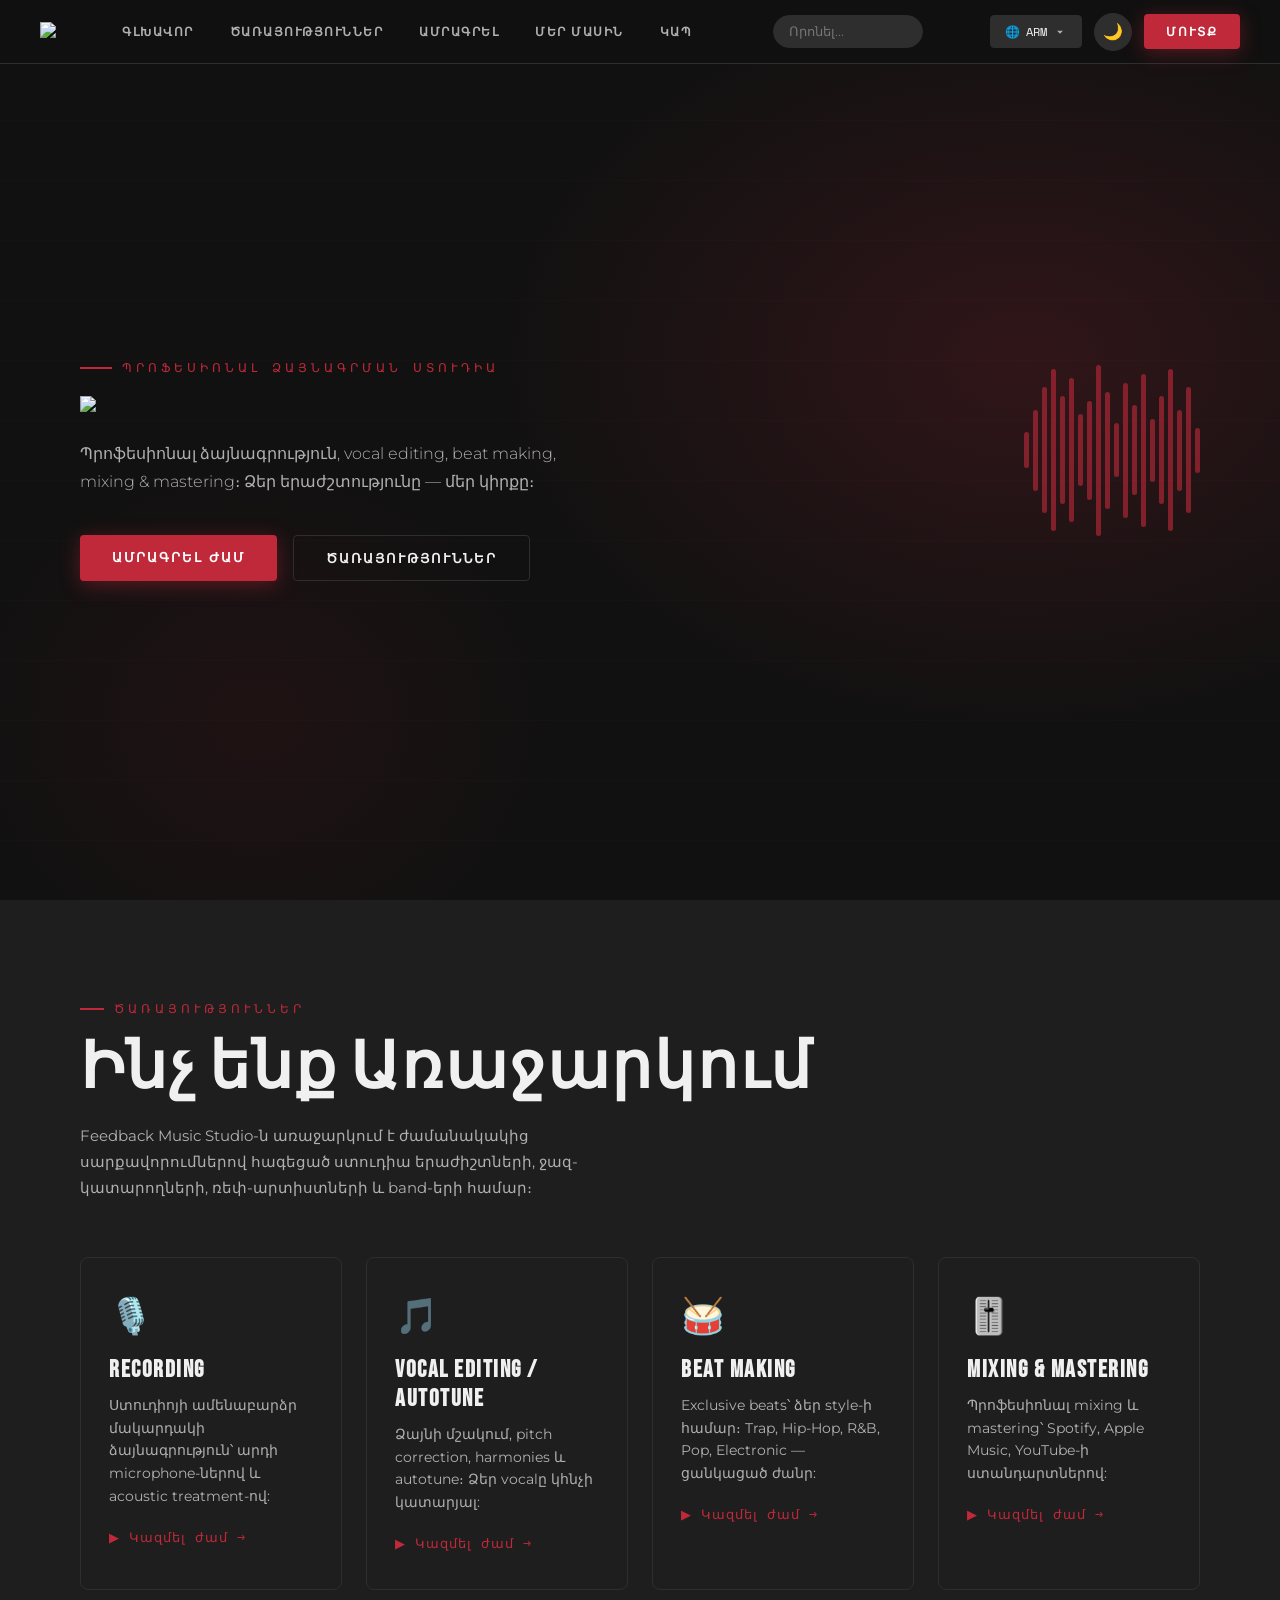
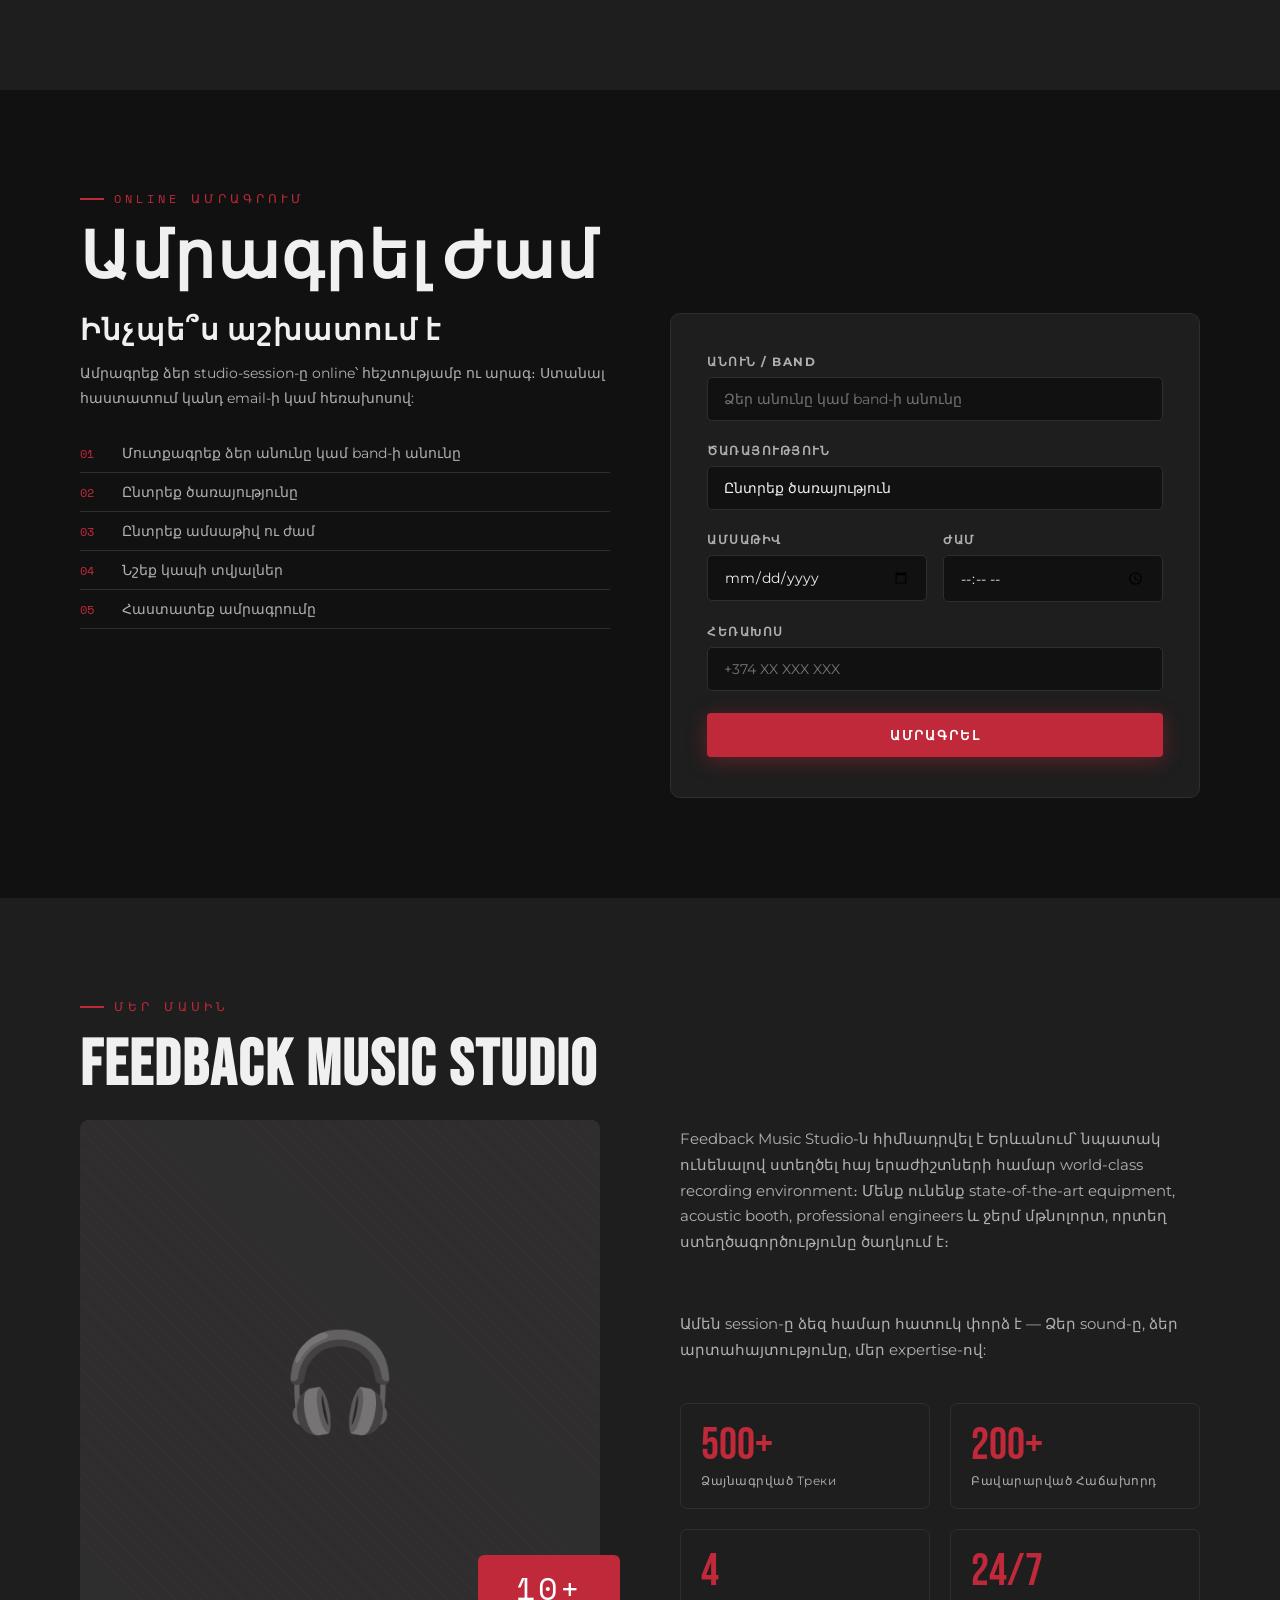
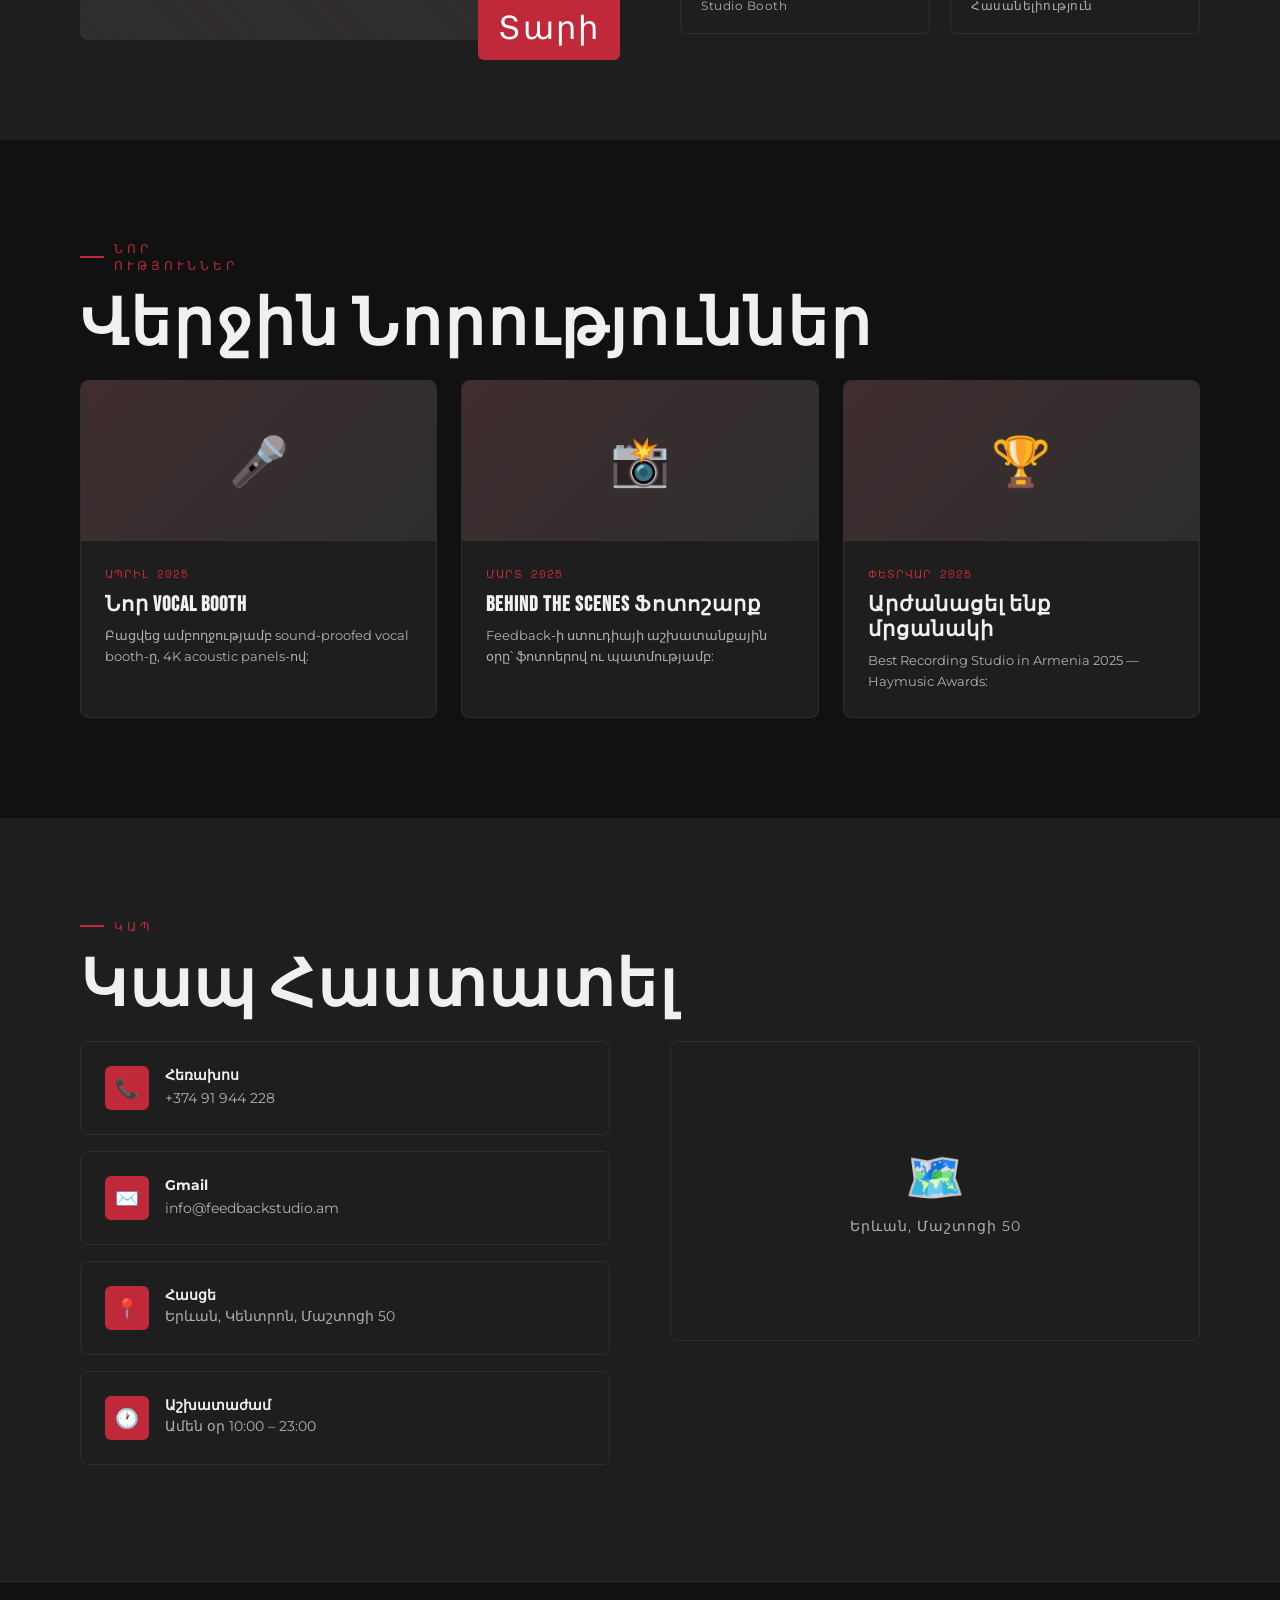
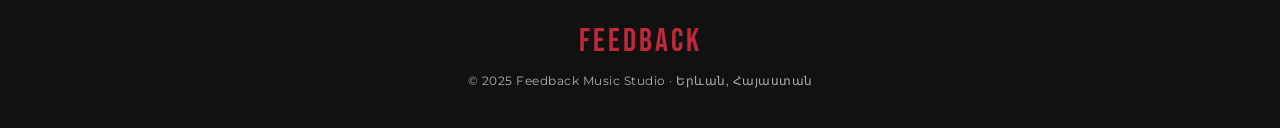
==== commit 27758119: "Rename feedback.site.html to index.html" ====
--- a/index.html
+++ b/index.html
@@ -77,7 +77,7 @@
             height: 64px;
             transition: background 0.35s;
         }
-
+       
         .nav-logo {
             font-family: 'Bebas Neue', sans-serif;
             font-size: 1.7rem;
@@ -1013,7 +1013,23 @@
 
     <!-- ════════════════════ NAV ════════════════════ -->
     <nav>
-        <a href="#home" class="nav-logo">FEED<span>BACK</span></a>
+        <!-- <a href="#home" class="nav-logo">FEED<span>BACK</span> -->
+        
+<div>
+  <img src="C:\Users\user\Desktop\html\feedback\Asset%201.png" class="light-img" width="50">
+  <img src="C:\Users\user\Desktop\html\feedback\Asset%202.png" class="dark-img" width="50">
+</div>
+
+<style>
+  .dark-img { display: none; }
+
+  /* Քո կայքի dark mode */
+  html[data-theme="dark"] .light-img { display: none; }
+  html[data-theme="dark"] .dark-img { display: inline; }
+</style>
+        
+        
+        
 
         <div class="nav-links">
             <a href="#home" data-t="nav_home">Գլխավոր</a>
@@ -1023,6 +1039,14 @@
             <a href="#help" data-t="nav_help">Կապ</a>
         </div>
 
+       <link rel="stylesheet" href="feedback.css">
+
+<script src="feedback.js" defer></script>
+
+        <div class="search-container">
+    <input type="text" id="studioSearch" placeholder="Որոնել..." onkeyup="handleSearch()">
+    <span class="search-icon"></span>
+</div>
         <div class="nav-right">
             <!-- Language -->
             <div class="lang-wrapper">
@@ -1055,8 +1079,21 @@
         <div class="hero-bg"></div>
         <div class="hero-lines"></div>
         <div class="hero-content reveal">
-            <div class="hero-tag" data-t="hero_tag">Երևանի Լավագույն Ստուդիան</div>
-            <h1>FEED<br><span class="accent">BACK</span><br>STUDIO</h1>
+            <div class="hero-tag" data-t="hero_tag">Պրոֆեսիոնալ ձայնագրման ստուդիա</div>
+            <!-- <h1>FEED<br><span class="accent">BACK</span><br>STUDIO</h1> -->
+             <div>
+  <img src="C:\Users\user\Desktop\html\feedback\Asset%201.png" class="light-img" width="350">
+  <img src="C:\Users\user\Desktop\html\feedback\Asset%202.png" class="dark-img" width="350">
+</div>
+
+<style>
+  .dark-img { display: none; }
+
+  /* Քո կայքի dark mode */
+  html[data-theme="dark"] .light-img { display: none; }
+  html[data-theme="dark"] .dark-img { display: inline; }
+</style>
+        
             <p class="hero-sub" data-t="hero_sub">
                 Պրոֆեսիոնալ ձայնագրություն, vocal editing, beat making, mixing & mastering։
                 Ձեր երաժշտությունը — մեր կիրքը։
@@ -1326,9 +1363,9 @@
                 cta_reserve: "Ամրագրել ժամ", cta_services: "Ծառայություններ",
                 sec_service_tag: "Ծառայություններ", sec_service_title: "Ինչ ենք Առաջարկում",
                 sec_service_desc: "Feedback Music Studio-ն առաջարկում է ժամանակակից սարքավորումներով հագեցած ստուդիա երաժիշտների, ջազ-կատարողների, ռեփ-արտիստների և band-երի համար։",
-                srv1_title: "Recording", srv1_desc: "Ստուդիոյի ամենաբարձր մակարդակի ձայնագրություն՝ արդի microphone-ներով և acoustic treatment-ով:", srv1_price: "▶ Կազմել ժամ →",
-                srv2_title: "Vocal Editing / Autotune", srv2_desc: "Ձայնի մշակում, pitch correction, harmonies և autotune։ Ձեր vocalը կհնչի կատարյալ:", srv2_price: "▶ Կազմել ժամ →",
-                srv3_title: "Beat Making", srv3_desc: "Exclusive beats՝ ձեր style-ի համար։ Trap, Hip-Hop, R&B, Pop, Electronic — ցանկացած ժանր:", srv3_price: "▶ Կազմել ժամ →",
+                srv1_title: "Recording", srv1_desc: "Ստուդիայում իրականացվում է բարձրակարգ ձայնագրություն՝ ժամանակակից միկրոֆոններով և ակուստիկ մշակումով։", srv1_price: "▶ Կազմել ժամ →",
+                srv2_title: "Vocal Editing / Autotune", srv2_desc: "Ձայնի մշակում, տոնայնության շտկում, հարմոնիաների ավելացում և ավտոթյուն։ Ձեր ձայնը կհնչի կատարյալ։", srv2_price: "▶ Կազմել ժամ →",
+                srv3_title: "Beat Making", srv3_desc: "Էքսկլյուզիվ բիթեր՝ հենց ձեր ոճով։ Trap, Hip-Hop, R&B, Pop, Electronic — ցանկացած ժանրում։:", srv3_price: "▶ Կազմել ժամ →",
                 srv4_title: "Mixing & Mastering", srv4_desc: "Պրոֆեսիոնալ mixing և mastering՝ Spotify, Apple Music, YouTube-ի ստանդարտներով:", srv4_price: "▶ Կազմել ժամ →",
                 sec_reserve_tag: "Online Ամրագրում", sec_reserve_title: "Ամրագրել Ժամ",
                 res_info_title: "Ինչպե՞ս աշխատում է", res_info_desc: "Ամրագրեք ձեր studio-session-ը online՝ հեշտությամբ ու արագ։",
@@ -1355,11 +1392,11 @@
                 map_text: "Երևան, Մաշտոցի 50",
                 footer_text: "© 2025 Feedback Music Studio · Երևան, Հայաստան",
                 login_title: "Մուտք", login_user: "Username", login_gmail: "Gmail",
-                login_pass: "Գաղтнաবann", login_submit: "Մուտք Գործel",
+                login_pass: "Գաղտնաբառ", login_submit: "Մուտք Գործel",
             },
             ru: {
                 nav_home: "Главная", nav_service: "Услуги", nav_reserve: "Запись", nav_about: "О нас", nav_help: "Контакты", login_btn: "Войти",
-                hero_tag: "Лучшая студия Еревана",
+                hero_tag: " Профессиональная студия звукозаписи в Ереване",
                 hero_sub: "Профессиональная запись, vocal editing, создание битов, сведение и мастеринг. Ваша музыка — наша страсть.",
                 cta_reserve: "Записаться", cta_services: "Услуги",
                 sec_service_tag: "Услуги", sec_service_title: "Что мы предлагаем",
@@ -1397,7 +1434,7 @@
             },
             en: {
                 nav_home: "Home", nav_service: "Services", nav_reserve: "Book", nav_about: "About", nav_help: "Contact", login_btn: "Log In",
-                hero_tag: "Yerevan's Premier Recording Studio",
+                hero_tag: "Proffessional Recording Studio in Yerevan",
                 hero_sub: "Professional recording, vocal editing, beat making, mixing & mastering. Your music — our passion.",
                 cta_reserve: "Book a Session", cta_services: "Our Services",
                 sec_service_tag: "Services", sec_service_title: "What We Offer",
--- a/feedback.css
+++ b/feedback.css
@@ -0,0 +1,33 @@
+.search-container {
+    position: relative;
+    display: flex;
+    align-items: center;
+    margin: 0 15px;
+}
+
+#studioSearch {
+    background: var(--bg3);
+    border: 1px solid var(--border);
+    color: var(--text);
+    padding: 8px 35px 8px 15px;
+    border-radius: 20px;
+    outline: none;
+    font-family: 'Montserrat', sans-serif;
+    font-size: 0.8rem;
+    width: 150px;
+    transition: all 0.3s ease;
+}
+
+#studioSearch:focus {
+    width: 220px;
+    border-color: var(--red);
+    box-shadow: 0 0 10px rgba(192, 41, 58, 0.2);
+}
+
+.search-icon {
+    position: absolute;
+    right: 12px;
+    font-size: 0.85rem;
+    pointer-events: none;
+    opacity: 0.5;
+}
